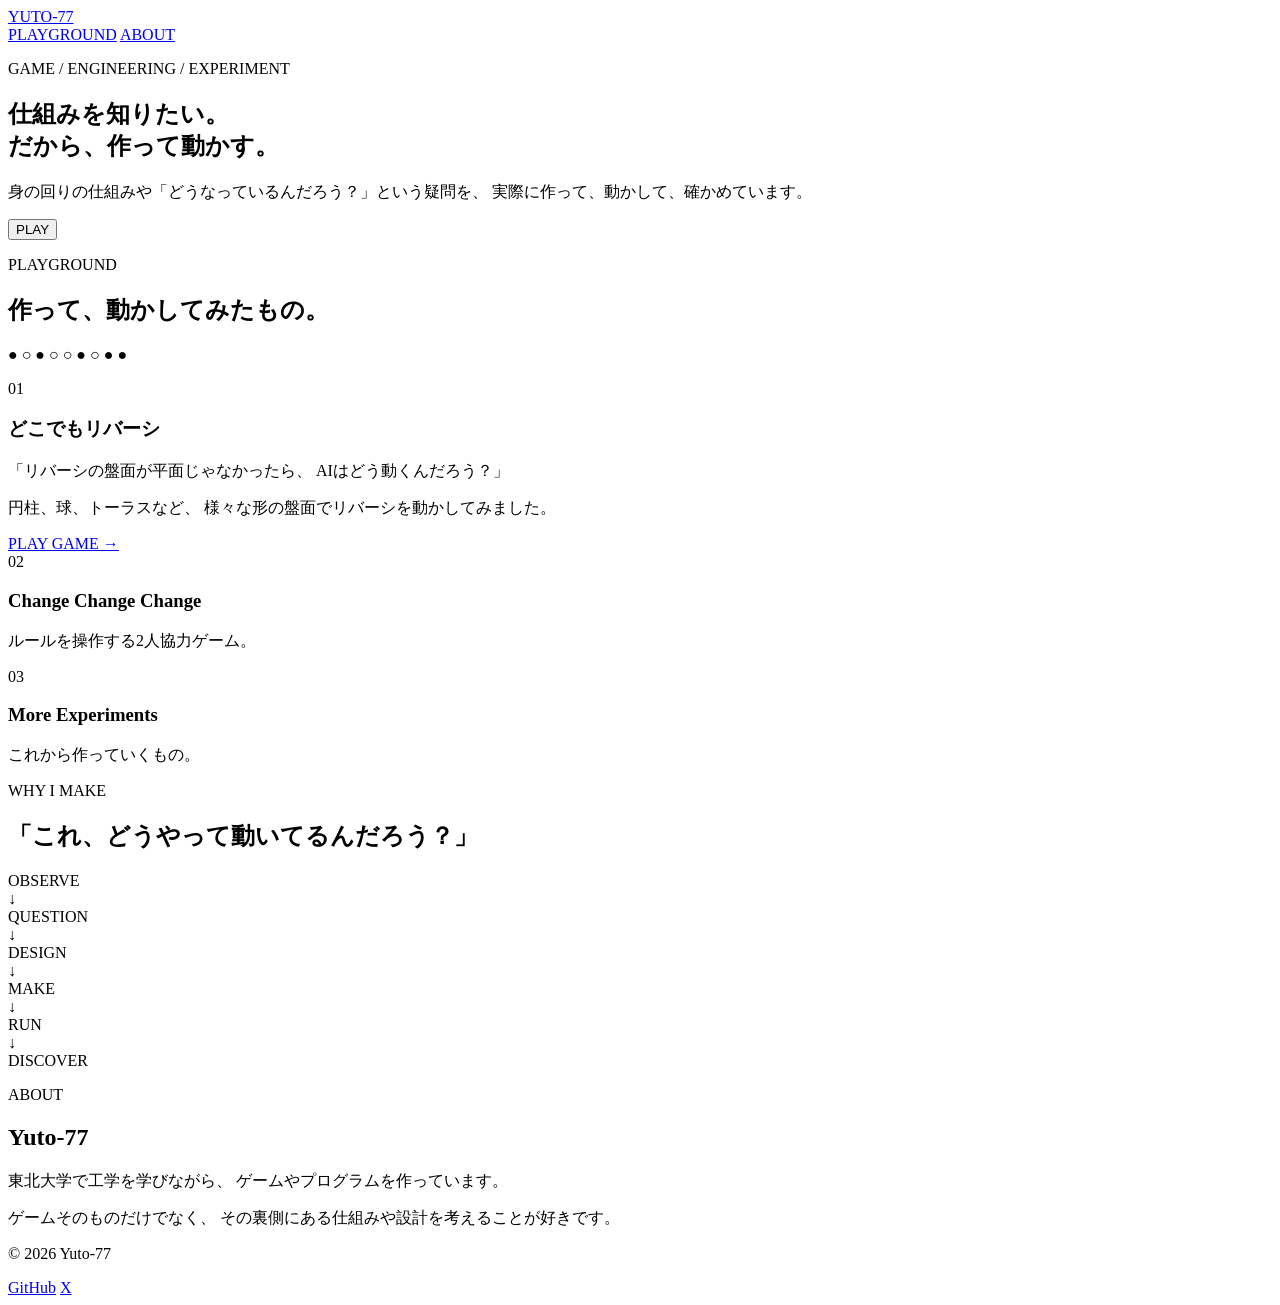
==== index.html @ 3a396833 "ポートフォリオサイトの仮置き" ====
<!DOCTYPE html>
<html lang="ja">
<head>
    <meta charset="UTF-8">
    <meta name="viewport" content="width=device-width, initial-scale=1.0">

    <title>Yuto-77 | Portfolio</title>

    <link rel="stylesheet" href="style.css">
</head>

<body>

<header class="header">
    <a href="#" class="logo">YUTO-77</a>

    <nav>
        <a href="#playground">PLAYGROUND</a>
        <a href="#about">ABOUT</a>
    </nav>
</header>


<main>

    <!-- HERO -->
    <section class="hero">

        <p class="eyebrow">GAME / ENGINEERING / EXPERIMENT</p>

        <h1>
            仕組みを知りたい。<br>
            だから、作って動かす。
        </h1>

        <p class="hero-text">
            身の回りの仕組みや「どうなっているんだろう？」という疑問を、
            実際に作って、動かして、確かめています。
        </p>

        <button id="playButton">
            PLAY
        </button>

    </section>


    <!-- PLAYGROUND -->
    <section id="playground" class="section">

        <p class="eyebrow">PLAYGROUND</p>

        <h2>作って、動かしてみたもの。</h2>

        <div class="featured">

            <div class="game-preview">
                <div class="board">
                    <span>●</span>
                    <span>○</span>
                    <span>●</span>
                    <span>○</span>
                    <span>○</span>
                    <span>●</span>
                    <span>○</span>
                    <span>●</span>
                    <span>●</span>
                </div>
            </div>

            <div class="game-info">

                <p class="number">01</p>

                <h3>どこでもリバーシ</h3>

                <p>
                    「リバーシの盤面が平面じゃなかったら、
                    AIはどう動くんだろう？」
                </p>

                <p>
                    円柱、球、トーラスなど、
                    様々な形の盤面でリバーシを動かしてみました。
                </p>

                <a
                    href="https://unityroom.com/games/curvedriversi"
                    target="_blank"
                    class="link"
                >
                    PLAY GAME →
                </a>

            </div>

        </div>


        <div class="projects">

            <article class="project">
                <span>02</span>
                <h3>Change Change Change</h3>
                <p>
                    ルールを操作する2人協力ゲーム。
                </p>
            </article>

            <article class="project">
                <span>03</span>
                <h3>More Experiments</h3>
                <p>
                    これから作っていくもの。
                </p>
            </article>

        </div>

    </section>


    <!-- WHY -->
    <section class="section why">

        <p class="eyebrow">WHY I MAKE</p>

        <h2>
            「これ、どうやって動いてるんだろう？」
        </h2>

        <div class="flow">

            <div>OBSERVE</div>
            <span>↓</span>

            <div>QUESTION</div>
            <span>↓</span>

            <div>DESIGN</div>
            <span>↓</span>

            <div>MAKE</div>
            <span>↓</span>

            <div>RUN</div>
            <span>↓</span>

            <div>DISCOVER</div>

        </div>

    </section>


    <!-- ABOUT -->
    <section id="about" class="section about">

        <p class="eyebrow">ABOUT</p>

        <h2>Yuto-77</h2>

        <p>
            東北大学で工学を学びながら、
            ゲームやプログラムを作っています。
        </p>

        <p>
            ゲームそのものだけでなく、
            その裏側にある仕組みや設計を考えることが好きです。
        </p>

    </section>

</main>


<footer>

    <p>© 2026 Yuto-77</p>

    <div>
        <a href="https://github.com/Yuto-77" target="_blank">GitHub</a>
        <a href="https://x.com/Yuto77game" target="_blank">X</a>
    </div>

</footer>


<script src="script.js"></script>

</body>
</html>
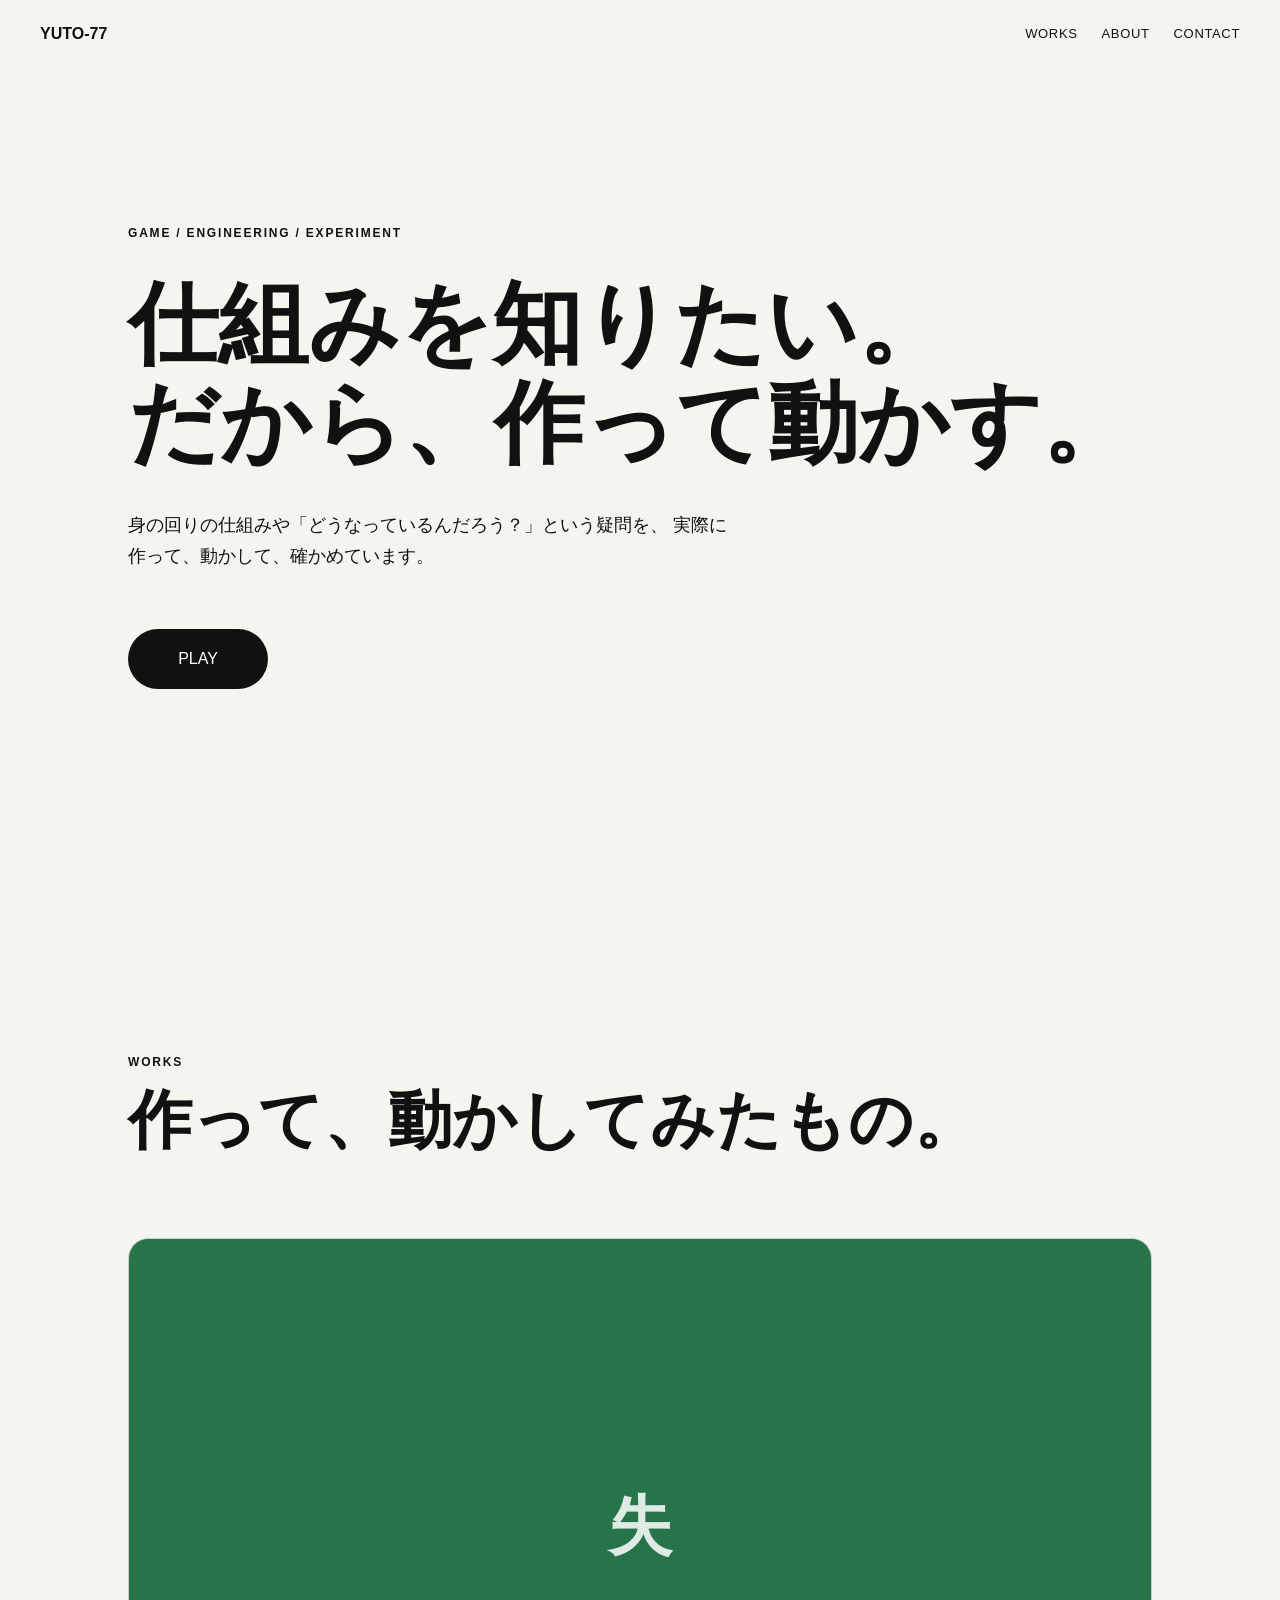
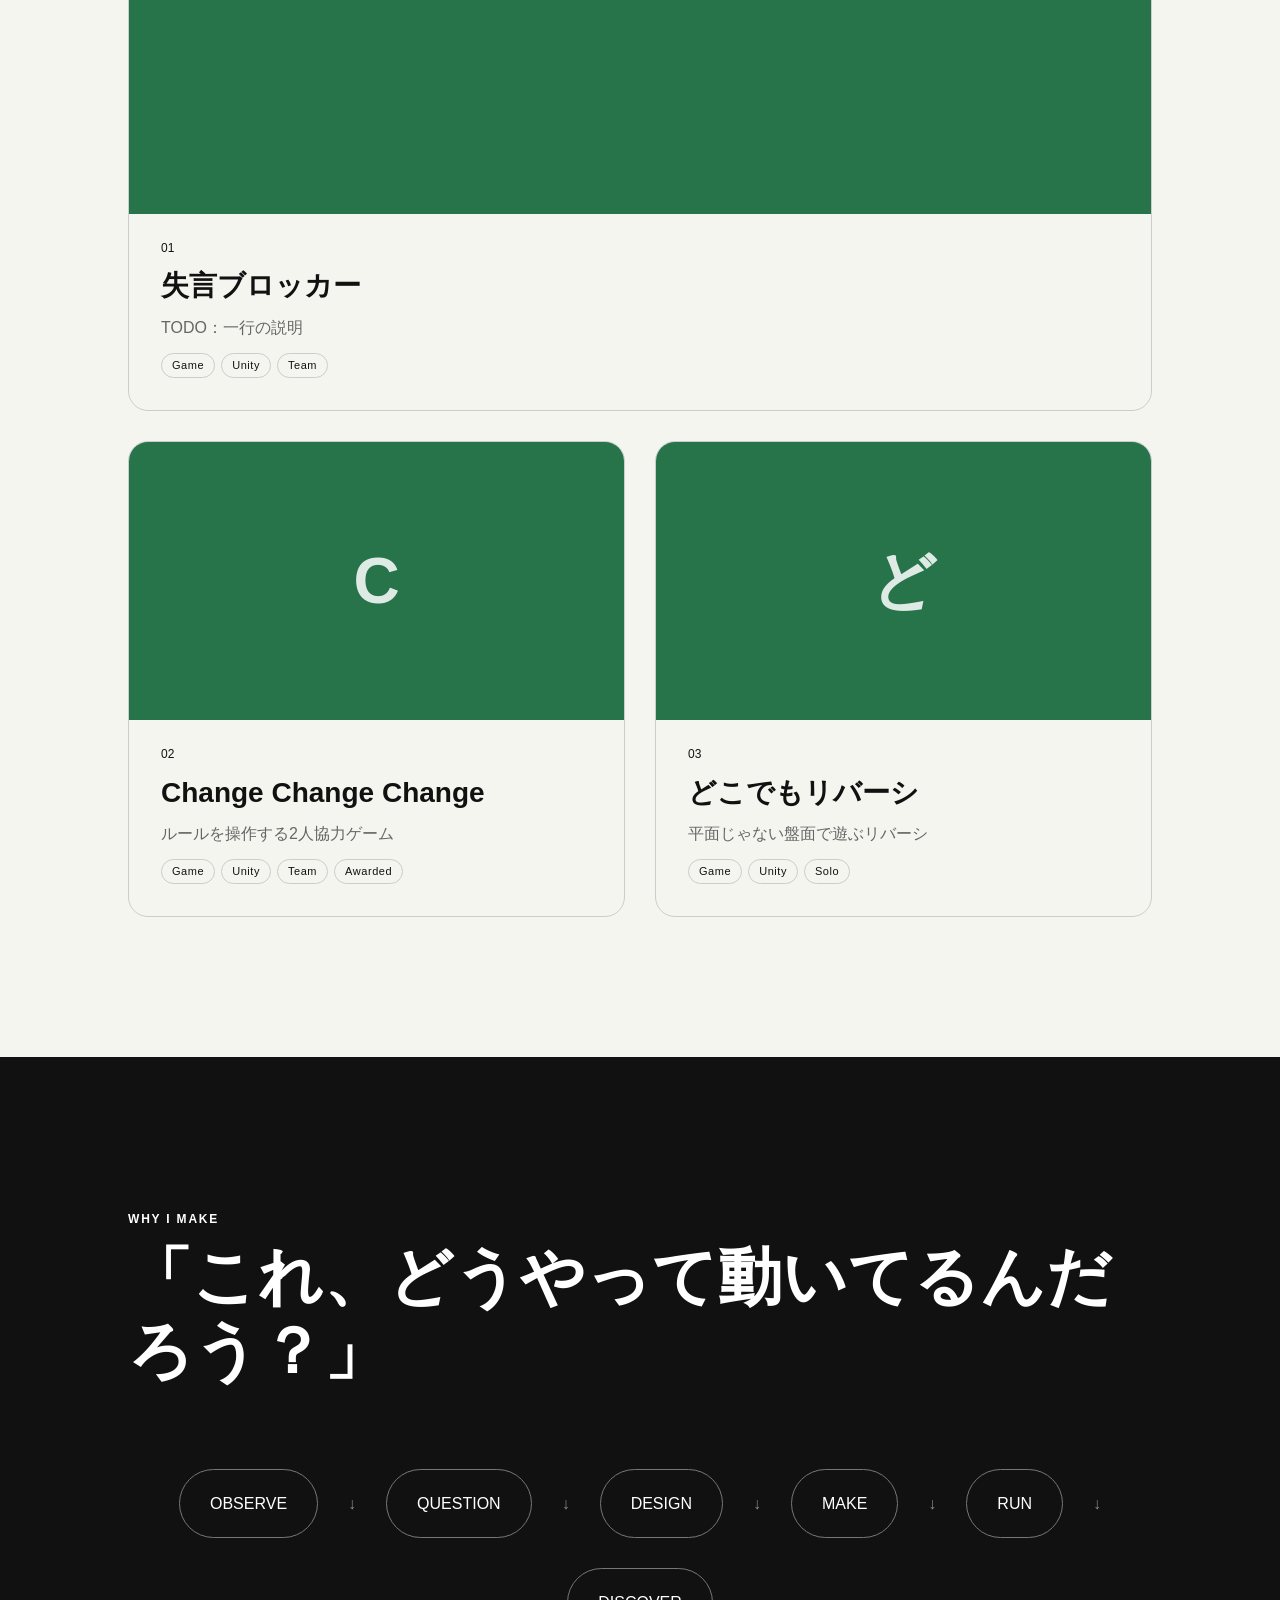
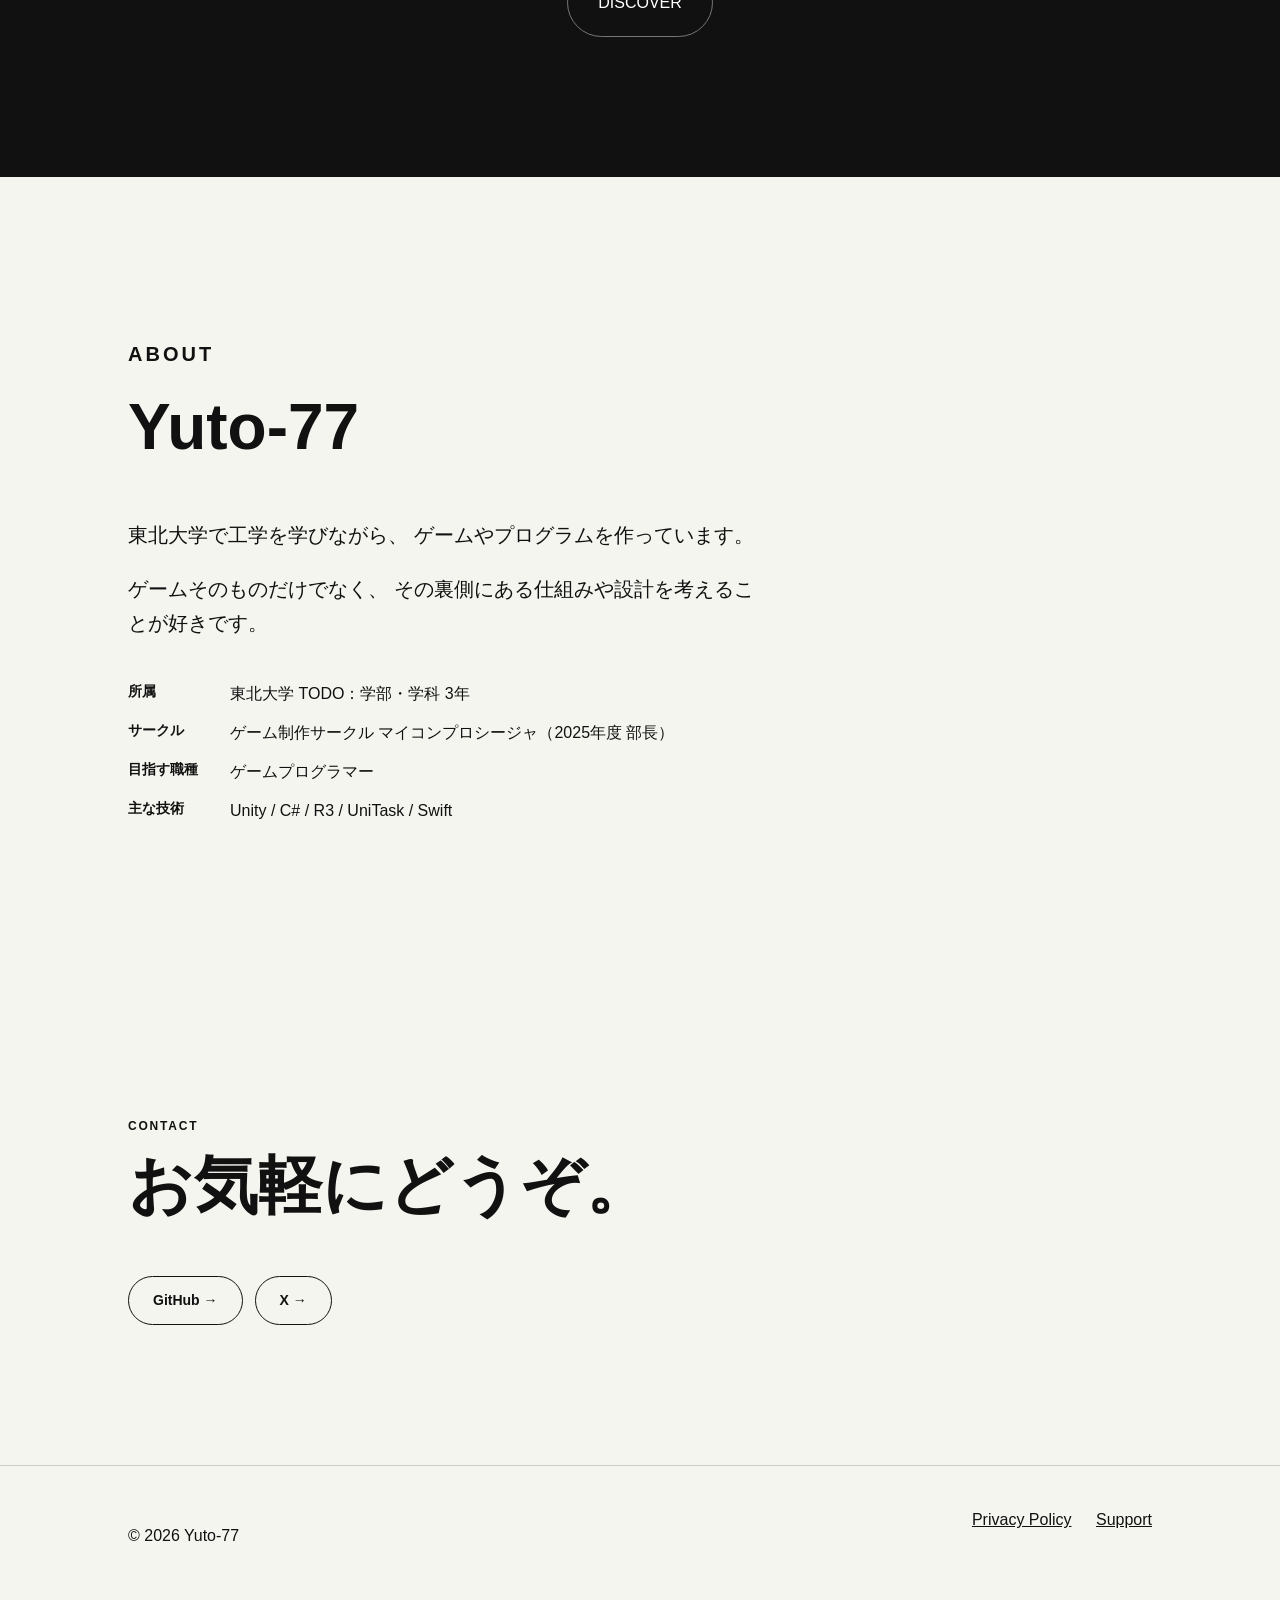
==== commit 06df0bda: "作品ごとのページを作成" ====
--- a/index.html
+++ b/index.html
@@ -5,18 +5,29 @@
     <meta name="viewport" content="width=device-width, initial-scale=1.0">
 
     <title>Yuto-77 | Portfolio</title>
+    <meta name="description" content="仕組みを知りたい。だから、作って動かす。Yuto-77のゲーム・制作物のポートフォリオ。">
 
-    <link rel="stylesheet" href="style.css">
+    <!-- OGP（SNSで共有されたときのカード） -->
+    <meta property="og:title" content="Yuto-77 | Portfolio">
+    <meta property="og:description" content="仕組みを知りたい。だから、作って動かす。">
+    <meta property="og:type" content="website">
+    <meta property="og:url" content="https://yuto-77.github.io/">
+    <!-- TODO：カード画像を作ったら有効にする（1200×630px、絶対URLで書く） -->
+    <!-- <meta property="og:image" content="https://yuto-77.github.io/images/ogp.png"> -->
+    <meta name="twitter:card" content="summary_large_image">
+
+    <link rel="stylesheet" href="css/style.css">
 </head>
 
 <body>
 
 <header class="header">
-    <a href="#" class="logo">YUTO-77</a>
+    <a href="index.html" class="logo">YUTO-77</a>
 
     <nav>
-        <a href="#playground">PLAYGROUND</a>
+        <a href="#works">WORKS</a>
         <a href="#about">ABOUT</a>
+        <a href="#contact">CONTACT</a>
     </nav>
 </header>
 
@@ -38,84 +49,22 @@
             実際に作って、動かして、確かめています。
         </p>
 
-        <button id="playButton">
+        <button id="playButton" type="button">
             PLAY
         </button>
 
     </section>
 
 
-    <!-- PLAYGROUND -->
-    <section id="playground" class="section">
+    <!-- WORKS -->
+    <section id="works" class="section">
 
-        <p class="eyebrow">PLAYGROUND</p>
+        <p class="eyebrow">WORKS</p>
 
         <h2>作って、動かしてみたもの。</h2>
 
-        <div class="featured">
-
-            <div class="game-preview">
-                <div class="board">
-                    <span>●</span>
-                    <span>○</span>
-                    <span>●</span>
-                    <span>○</span>
-                    <span>○</span>
-                    <span>●</span>
-                    <span>○</span>
-                    <span>●</span>
-                    <span>●</span>
-                </div>
-            </div>
-
-            <div class="game-info">
-
-                <p class="number">01</p>
-
-                <h3>どこでもリバーシ</h3>
-
-                <p>
-                    「リバーシの盤面が平面じゃなかったら、
-                    AIはどう動くんだろう？」
-                </p>
-
-                <p>
-                    円柱、球、トーラスなど、
-                    様々な形の盤面でリバーシを動かしてみました。
-                </p>
-
-                <a
-                    href="https://unityroom.com/games/curvedriversi"
-                    target="_blank"
-                    class="link"
-                >
-                    PLAY GAME →
-                </a>
-
-            </div>
-
-        </div>
-
-
-        <div class="projects">
-
-            <article class="project">
-                <span>02</span>
-                <h3>Change Change Change</h3>
-                <p>
-                    ルールを操作する2人協力ゲーム。
-                </p>
-            </article>
-
-            <article class="project">
-                <span>03</span>
-                <h3>More Experiments</h3>
-                <p>
-                    これから作っていくもの。
-                </p>
-            </article>
-
-        </div>
+        <!-- js/main.js が works.js のデータからここに作品カードを入れる -->
+        <div id="workList" class="work-list"></div>
 
     </section>
 
@@ -170,6 +119,39 @@
             その裏側にある仕組みや設計を考えることが好きです。
         </p>
 
+        <dl class="info">
+            <dt>所属</dt>
+            <dd>東北大学 TODO：学部・学科 3年</dd>
+
+            <dt>サークル</dt>
+            <dd>ゲーム制作サークル マイコンプロシージャ（2025年度 部長）</dd>
+
+            <dt>目指す職種</dt>
+            <dd>ゲームプログラマー</dd>
+
+            <dt>主な技術</dt>
+            <dd>Unity / C# / R3 / UniTask / Swift</dd>
+        </dl>
+
+    </section>
+
+
+    <!-- CONTACT -->
+    <section id="contact" class="section contact">
+
+        <p class="eyebrow">CONTACT</p>
+
+        <h2>お気軽にどうぞ。</h2>
+
+        <div class="contact-links">
+            <!-- TODO：就活用のメールアドレスを決めたら有効にする -->
+            <!-- <a class="pill" href="mailto:xxx@example.com">Mail →</a> -->
+            <a class="pill" href="https://github.com/Yuto-77" target="_blank" rel="noopener">GitHub →</a>
+            <a class="pill" href="https://x.com/Yuto77game" target="_blank" rel="noopener">X →</a>
+            <!-- TODO：AtCoderのユーザー名を入れる -->
+            <!-- <a class="pill" href="https://atcoder.jp/users/xxx" target="_blank" rel="noopener">AtCoder →</a> -->
+        </div>
+
     </section>
 
 </main>
@@ -177,17 +159,19 @@
 
 <footer>
 
-    <p>© 2026 Yuto-77</p>
+    <p>© <span data-year>2026</span> Yuto-77</p>
 
     <div>
-        <a href="https://github.com/Yuto-77" target="_blank">GitHub</a>
-        <a href="https://x.com/Yuto77game" target="_blank">X</a>
+        <a href="privacy.html">Privacy Policy</a>
+        <a href="support.html">Support</a>
     </div>
 
 </footer>
 
 
-<script src="script.js"></script>
+<script src="js/common.js"></script>
+<script src="js/works.js"></script>
+<script src="js/main.js"></script>
 
 </body>
-</html>+</html>
--- a/css/style.css
+++ b/css/style.css
@@ -0,0 +1,636 @@
+:root {
+    --bg: #f5f5f0;
+    --text: #111;
+    --muted: #666;
+    --line: #ccc;
+    --accent: #27734a;
+
+    --gutter: 10vw;
+}
+
+* {
+    box-sizing: border-box;
+}
+
+html {
+    scroll-behavior: smooth;
+    scroll-padding-top: 80px;
+}
+
+body {
+    margin: 0;
+
+    font-family:
+        -apple-system,
+        BlinkMacSystemFont,
+        "Hiragino Sans",
+        "Helvetica Neue",
+        Arial,
+        sans-serif;
+
+    background: var(--bg);
+    color: var(--text);
+
+    line-height: 1.7;
+}
+
+img {
+    max-width: 100%;
+    display: block;
+}
+
+
+/* HEADER */
+
+.header {
+    position: fixed;
+
+    top: 0;
+    left: 0;
+
+    width: 100%;
+
+    display: flex;
+    justify-content: space-between;
+    align-items: center;
+
+    padding: 20px 40px;
+
+    background: rgba(245, 245, 240, 0.85);
+
+    backdrop-filter: blur(10px);
+
+    z-index: 100;
+}
+
+
+.logo {
+    font-weight: 800;
+    text-decoration: none;
+    color: var(--text);
+}
+
+
+nav {
+    display: flex;
+    gap: 24px;
+}
+
+nav a {
+    color: var(--text);
+    text-decoration: none;
+    font-size: 13px;
+    letter-spacing: 0.05em;
+}
+
+
+/* HERO */
+
+.hero {
+    min-height: 100vh;
+    min-height: 100svh;
+
+    display: flex;
+    flex-direction: column;
+    justify-content: center;
+
+    padding: 120px var(--gutter);
+}
+
+
+.eyebrow {
+    font-size: 12px;
+    letter-spacing: 0.15em;
+    font-weight: bold;
+}
+
+
+.hero h1 {
+    /* スマホでも「仕組みを知りたい。」「だから、作って動かす。」が1行に収まるサイズ */
+    /* 左右の余白（各10vw）を除いた幅に11文字が入るように 7vw にしている */
+    font-size: clamp(24px, 7vw, 110px);
+
+    line-height: 1.1;
+
+    margin: 20px 0;
+
+    max-width: 1100px;
+}
+
+
+.hero-text {
+    max-width: 600px;
+    font-size: 18px;
+}
+
+
+button {
+    width: 140px;
+    height: 60px;
+
+    margin-top: 40px;
+
+    border: none;
+    border-radius: 100px;
+
+    background: var(--text);
+    color: white;
+
+    font-size: 16px;
+
+    cursor: pointer;
+
+    transition: transform 0.2s;
+}
+
+button:hover {
+    transform: scale(1.08);
+}
+
+
+/* SECTION */
+
+.section {
+    padding: 140px var(--gutter);
+}
+
+
+.section h2 {
+    font-size: clamp(32px, 5vw, 72px);
+
+    line-height: 1.15;
+
+    margin-top: 10px;
+}
+
+
+.link {
+    display: inline-block;
+
+    margin-top: 60px;
+
+    color: var(--text);
+
+    font-weight: bold;
+}
+
+
+.pill {
+    display: inline-block;
+
+    padding: 12px 24px;
+
+    border: 1px solid var(--text);
+    border-radius: 100px;
+
+    color: var(--text);
+    text-decoration: none;
+    font-weight: bold;
+    font-size: 14px;
+
+    transition: background 0.2s, color 0.2s;
+}
+
+.pill:hover,
+.pill-dark {
+    background: var(--text);
+    color: white;
+}
+
+
+.tags {
+    display: flex;
+    flex-wrap: wrap;
+    gap: 6px;
+
+    margin: 12px 0 0;
+    padding: 0;
+
+    list-style: none;
+}
+
+.tag {
+    padding: 2px 10px;
+
+    border: 1px solid var(--line);
+    border-radius: 100px;
+
+    font-size: 11px;
+    letter-spacing: 0.05em;
+}
+
+
+.number {
+    font-size: 12px;
+    margin: 0;
+}
+
+
+/* 情報の表（作品詳細・About） */
+
+.info {
+    display: grid;
+    grid-template-columns: max-content 1fr;
+    gap: 12px 32px;
+
+    margin: 40px 0 0;
+}
+
+.info dt {
+    font-weight: bold;
+    font-size: 14px;
+}
+
+.info dd {
+    margin: 0;
+}
+
+
+/* WORKS（一覧） */
+
+.work-list {
+    display: grid;
+
+    grid-template-columns: repeat(2, 1fr);
+
+    gap: 30px;
+
+    margin-top: 80px;
+}
+
+
+.work-card {
+    display: block;
+
+    border: 1px solid var(--line);
+    border-radius: 20px;
+
+    overflow: hidden;
+
+    color: var(--text);
+    text-decoration: none;
+
+    transition: transform 0.2s;
+}
+
+.work-card:hover {
+    transform: translateY(-5px);
+}
+
+/* おすすめ作品は横幅いっぱいに大きく表示する */
+.work-card.is-recommended:first-child {
+    grid-column: 1 / -1;
+}
+
+
+.work-card-body {
+    padding: 24px 32px 32px;
+}
+
+.work-card-body h3 {
+    font-size: 28px;
+    margin: 4px 0;
+}
+
+.work-catch {
+    margin: 0;
+    color: var(--muted);
+}
+
+
+.thumb {
+    aspect-ratio: 16 / 9;
+
+    background: #ddd;
+}
+
+.thumb img {
+    width: 100%;
+    height: 100%;
+    object-fit: cover;
+}
+
+.thumb-placeholder {
+    display: grid;
+    place-items: center;
+
+    background: var(--accent);
+    color: rgba(255, 255, 255, 0.85);
+
+    font-size: 64px;
+    font-weight: 800;
+}
+
+
+/* WORK DETAIL（詳細） */
+
+.work-detail {
+    max-width: 960px;
+    margin: 0 auto;
+}
+
+.work-head h1 {
+    font-size: clamp(36px, 6vw, 72px);
+    line-height: 1.15;
+    margin: 16px 0 8px;
+}
+
+.work-detail > .thumb,
+.video {
+    width: 100%;
+    aspect-ratio: 16 / 9;
+
+    margin-top: 40px;
+
+    border: none;
+    border-radius: 20px;
+    overflow: hidden;
+}
+
+.work-links {
+    display: flex;
+    flex-wrap: wrap;
+    gap: 12px;
+
+    margin-top: 24px;
+}
+
+.work-section {
+    margin-top: 80px;
+}
+
+.work-section h2 {
+    font-size: 28px;
+}
+
+.challenges dt {
+    font-weight: bold;
+    margin-top: 20px;
+}
+
+.challenges dd {
+    margin: 4px 0 0;
+}
+
+.screenshots {
+    display: grid;
+    grid-template-columns: repeat(2, 1fr);
+    gap: 16px;
+}
+
+.screenshots img {
+    border-radius: 12px;
+}
+
+
+/* WHY */
+
+.why {
+    background: var(--text);
+    color: white;
+}
+
+
+.flow {
+    margin-top: 80px;
+
+    display: flex;
+
+    align-items: center;
+
+    justify-content: center;
+
+    gap: 30px;
+
+    flex-wrap: wrap;
+}
+
+
+.flow div {
+    padding: 20px 30px;
+
+    border: 1px solid #777;
+
+    border-radius: 100px;
+}
+
+
+.flow span {
+    opacity: 0.5;
+}
+
+
+/* ABOUT */
+
+.about {
+    max-width: 900px;
+}
+
+
+.about p {
+    font-size: 20px;
+
+    max-width: 650px;
+}
+
+
+/* CONTACT */
+
+.contact-links {
+    display: flex;
+    flex-wrap: wrap;
+    gap: 12px;
+
+    margin-top: 40px;
+}
+
+
+/* プライバシーポリシー・サポート */
+
+.doc {
+    max-width: 800px;
+    margin: 0 auto;
+}
+
+.doc h1 {
+    font-size: clamp(28px, 4vw, 44px);
+}
+
+.doc h2 {
+    font-size: 20px;
+    margin-top: 48px;
+}
+
+.doc h3 {
+    font-size: 16px;
+    margin-top: 24px;
+}
+
+.doc a {
+    color: var(--text);
+}
+
+.doc-date {
+    margin-top: 48px;
+    color: var(--muted);
+}
+
+
+/* デジタル名刺 */
+
+.card-page {
+    min-height: 100vh;
+    min-height: 100svh;
+
+    display: grid;
+    place-items: center;
+
+    padding: 24px;
+}
+
+.card {
+    width: 100%;
+    max-width: 420px;
+
+    padding: 40px 32px;
+
+    border: 1px solid var(--line);
+    border-radius: 24px;
+
+    background: white;
+}
+
+.card h1 {
+    font-size: 44px;
+    line-height: 1.1;
+    margin: 8px 0 4px;
+}
+
+.card-name {
+    margin: 0;
+    color: var(--muted);
+}
+
+.card-text {
+    margin-top: 20px;
+    font-size: 14px;
+}
+
+.card-copy {
+    font-weight: bold;
+}
+
+.card-links {
+    display: flex;
+    flex-direction: column;
+    gap: 10px;
+
+    margin-top: 28px;
+}
+
+.card-links .pill {
+    text-align: center;
+}
+
+.card-now {
+    margin: 28px 0 0;
+    padding-top: 20px;
+
+    border-top: 1px solid var(--line);
+
+    font-size: 14px;
+}
+
+
+/* FOOTER */
+
+footer {
+    padding: 40px var(--gutter);
+
+    display: flex;
+
+    justify-content: space-between;
+
+    border-top: 1px solid var(--line);
+}
+
+
+footer a {
+    color: var(--text);
+
+    margin-left: 20px;
+}
+
+
+/* MOBILE */
+
+@media (max-width: 700px) {
+
+    :root {
+        --gutter: 20px;
+    }
+
+    .header {
+        padding: 16px 20px;
+    }
+
+    /* スマホでもメニューを残す（TGDの来場者はスマホで見るため） */
+    nav {
+        gap: 14px;
+    }
+
+    nav a {
+        font-size: 11px;
+    }
+
+    .hero {
+        padding-top: 100px;
+        padding-bottom: 80px;
+    }
+
+    .section {
+        padding-top: 100px;
+        padding-bottom: 100px;
+    }
+
+    .work-list {
+        grid-template-columns: 1fr;
+        margin-top: 48px;
+    }
+
+    .work-card-body {
+        padding: 20px 24px 24px;
+    }
+
+    .info {
+        grid-template-columns: 1fr;
+        gap: 4px;
+    }
+
+    .info dd {
+        margin-bottom: 12px;
+    }
+
+    .screenshots {
+        grid-template-columns: 1fr;
+    }
+
+    .flow {
+        flex-direction: column;
+        gap: 16px;
+    }
+
+    .flow span {
+        transform: rotate(0deg);
+    }
+
+    footer {
+        flex-direction: column;
+        gap: 12px;
+    }
+
+    footer a {
+        margin: 0 20px 0 0;
+    }
+
+}
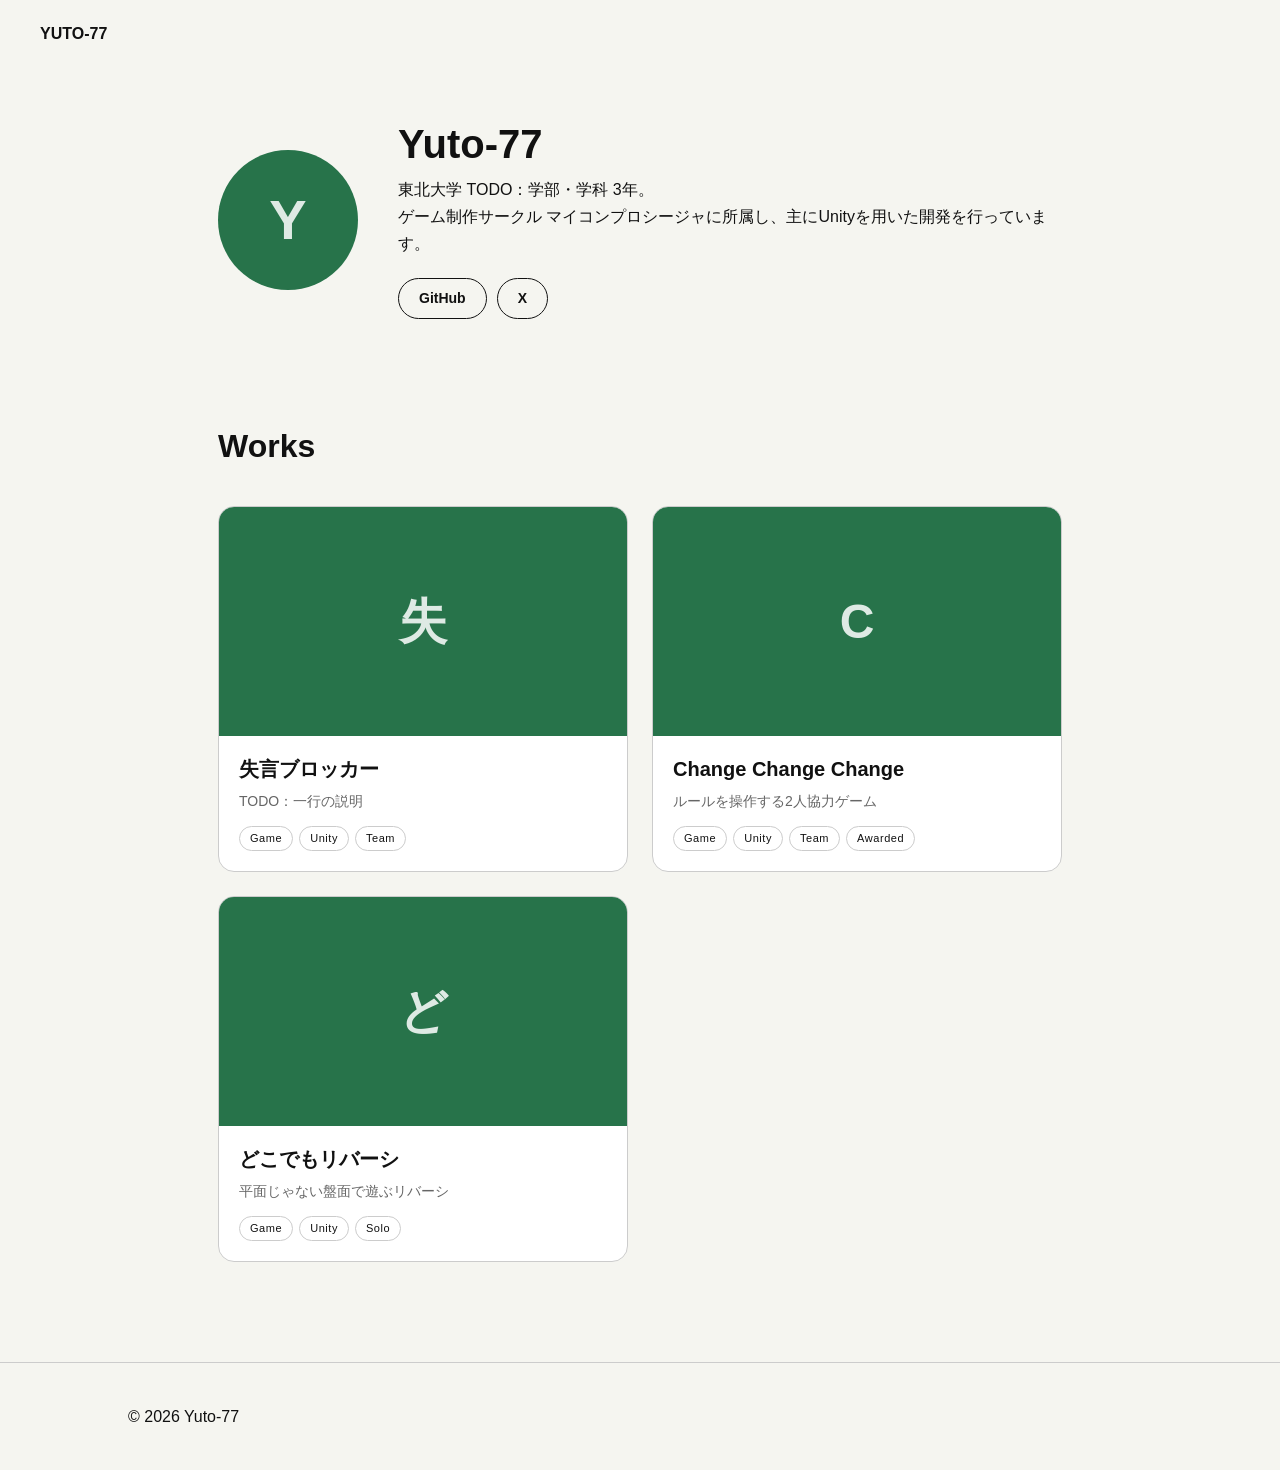
==== commit dff4987e: "プライバシーポリシーの削除とホームの改修" ====
--- a/index.html
+++ b/index.html
@@ -5,11 +5,11 @@
     <meta name="viewport" content="width=device-width, initial-scale=1.0">
 
     <title>Yuto-77 | Portfolio</title>
-    <meta name="description" content="仕組みを知りたい。だから、作って動かす。Yuto-77のゲーム・制作物のポートフォリオ。">
+    <meta name="description" content="Yuto-77のゲーム・制作物のポートフォリオ。">
 
     <!-- OGP（SNSで共有されたときのカード） -->
     <meta property="og:title" content="Yuto-77 | Portfolio">
-    <meta property="og:description" content="仕組みを知りたい。だから、作って動かす。">
+    <meta property="og:description" content="Yuto-77のゲーム・制作物のポートフォリオ。">
     <meta property="og:type" content="website">
     <meta property="og:url" content="https://yuto-77.github.io/">
     <!-- TODO：カード画像を作ったら有効にする（1200×630px、絶対URLで書く） -->
@@ -23,134 +23,43 @@
 
 <header class="header">
     <a href="index.html" class="logo">YUTO-77</a>
-
-    <nav>
-        <a href="#works">WORKS</a>
-        <a href="#about">ABOUT</a>
-        <a href="#contact">CONTACT</a>
-    </nav>
 </header>
 
 
-<main>
+<main class="page">
 
-    <!-- HERO -->
-    <section class="hero">
+    <!-- PROFILE -->
+    <section class="profile">
 
-        <p class="eyebrow">GAME / ENGINEERING / EXPERIMENT</p>
+        <!-- TODO：アイコン画像を用意したら img に差し替える（例：images/icon.webp） -->
+        <div class="profile-icon" aria-hidden="true">Y</div>
 
-        <h1>
-            仕組みを知りたい。<br>
-            だから、作って動かす。
-        </h1>
+        <div class="profile-body">
+            <h1>Yuto-77</h1>
 
-        <p class="hero-text">
-            身の回りの仕組みや「どうなっているんだろう？」という疑問を、
-            実際に作って、動かして、確かめています。
-        </p>
+            <p>
+                東北大学 TODO：学部・学科 3年。<br>
+                ゲーム制作サークル マイコンプロシージャに所属し、主にUnityを用いた開発を行っています。
+            </p>
 
-        <button id="playButton" type="button">
-            PLAY
-        </button>
+            <div class="profile-links">
+                <a class="pill" href="https://github.com/Yuto-77" target="_blank" rel="noopener">GitHub</a>
+                <a class="pill" href="https://x.com/Yuto77game" target="_blank" rel="noopener">X</a>
+                <!-- TODO：AtCoderのユーザー名を入れる -->
+                <!-- <a class="pill" href="https://atcoder.jp/users/xxx" target="_blank" rel="noopener">AtCoder</a> -->
+            </div>
+        </div>
 
     </section>
 
 
     <!-- WORKS -->
-    <section id="works" class="section">
+    <section id="works" class="works">
 
-        <p class="eyebrow">WORKS</p>
-
-        <h2>作って、動かしてみたもの。</h2>
+        <h2>Works</h2>
 
         <!-- js/main.js が works.js のデータからここに作品カードを入れる -->
         <div id="workList" class="work-list"></div>
-
-    </section>
-
-
-    <!-- WHY -->
-    <section class="section why">
-
-        <p class="eyebrow">WHY I MAKE</p>
-
-        <h2>
-            「これ、どうやって動いてるんだろう？」
-        </h2>
-
-        <div class="flow">
-
-            <div>OBSERVE</div>
-            <span>↓</span>
-
-            <div>QUESTION</div>
-            <span>↓</span>
-
-            <div>DESIGN</div>
-            <span>↓</span>
-
-            <div>MAKE</div>
-            <span>↓</span>
-
-            <div>RUN</div>
-            <span>↓</span>
-
-            <div>DISCOVER</div>
-
-        </div>
-
-    </section>
-
-
-    <!-- ABOUT -->
-    <section id="about" class="section about">
-
-        <p class="eyebrow">ABOUT</p>
-
-        <h2>Yuto-77</h2>
-
-        <p>
-            東北大学で工学を学びながら、
-            ゲームやプログラムを作っています。
-        </p>
-
-        <p>
-            ゲームそのものだけでなく、
-            その裏側にある仕組みや設計を考えることが好きです。
-        </p>
-
-        <dl class="info">
-            <dt>所属</dt>
-            <dd>東北大学 TODO：学部・学科 3年</dd>
-
-            <dt>サークル</dt>
-            <dd>ゲーム制作サークル マイコンプロシージャ（2025年度 部長）</dd>
-
-            <dt>目指す職種</dt>
-            <dd>ゲームプログラマー</dd>
-
-            <dt>主な技術</dt>
-            <dd>Unity / C# / R3 / UniTask / Swift</dd>
-        </dl>
-
-    </section>
-
-
-    <!-- CONTACT -->
-    <section id="contact" class="section contact">
-
-        <p class="eyebrow">CONTACT</p>
-
-        <h2>お気軽にどうぞ。</h2>
-
-        <div class="contact-links">
-            <!-- TODO：就活用のメールアドレスを決めたら有効にする -->
-            <!-- <a class="pill" href="mailto:xxx@example.com">Mail →</a> -->
-            <a class="pill" href="https://github.com/Yuto-77" target="_blank" rel="noopener">GitHub →</a>
-            <a class="pill" href="https://x.com/Yuto77game" target="_blank" rel="noopener">X →</a>
-            <!-- TODO：AtCoderのユーザー名を入れる -->
-            <!-- <a class="pill" href="https://atcoder.jp/users/xxx" target="_blank" rel="noopener">AtCoder →</a> -->
-        </div>
 
     </section>
 
@@ -158,14 +67,7 @@
 
 
 <footer>
-
     <p>© <span data-year>2026</span> Yuto-77</p>
-
-    <div>
-        <a href="privacy.html">Privacy Policy</a>
-        <a href="support.html">Support</a>
-    </div>
-
 </footer>
 
 
--- a/css/style.css
+++ b/css/style.css
@@ -71,30 +71,10 @@
 }
 
 
-nav {
-    display: flex;
-    gap: 24px;
-}
-
-nav a {
-    color: var(--text);
-    text-decoration: none;
-    font-size: 13px;
-    letter-spacing: 0.05em;
-}
-
-
-/* HERO */
-
-.hero {
-    min-height: 100vh;
-    min-height: 100svh;
-
-    display: flex;
-    flex-direction: column;
-    justify-content: center;
-
-    padding: 120px var(--gutter);
+/* 共通パーツ */
+
+.section {
+    padding: 140px var(--gutter);
 }
 
 
@@ -105,65 +85,6 @@
 }
 
 
-.hero h1 {
-    /* スマホでも「仕組みを知りたい。」「だから、作って動かす。」が1行に収まるサイズ */
-    /* 左右の余白（各10vw）を除いた幅に11文字が入るように 7vw にしている */
-    font-size: clamp(24px, 7vw, 110px);
-
-    line-height: 1.1;
-
-    margin: 20px 0;
-
-    max-width: 1100px;
-}
-
-
-.hero-text {
-    max-width: 600px;
-    font-size: 18px;
-}
-
-
-button {
-    width: 140px;
-    height: 60px;
-
-    margin-top: 40px;
-
-    border: none;
-    border-radius: 100px;
-
-    background: var(--text);
-    color: white;
-
-    font-size: 16px;
-
-    cursor: pointer;
-
-    transition: transform 0.2s;
-}
-
-button:hover {
-    transform: scale(1.08);
-}
-
-
-/* SECTION */
-
-.section {
-    padding: 140px var(--gutter);
-}
-
-
-.section h2 {
-    font-size: clamp(32px, 5vw, 72px);
-
-    line-height: 1.15;
-
-    margin-top: 10px;
-}
-
-
 .link {
     display: inline-block;
 
@@ -178,7 +99,7 @@
 .pill {
     display: inline-block;
 
-    padding: 12px 24px;
+    padding: 8px 20px;
 
     border: 1px solid var(--text);
     border-radius: 100px;
@@ -220,13 +141,7 @@
 }
 
 
-.number {
-    font-size: 12px;
-    margin: 0;
-}
-
-
-/* 情報の表（作品詳細・About） */
+/* 情報の表（作品詳細） */
 
 .info {
     display: grid;
@@ -246,16 +161,87 @@
 }
 
 
+/* トップページ */
+
+.page {
+    max-width: 1100px;
+    margin: 0 auto;
+
+    padding: 120px var(--gutter) 100px;
+}
+
+
+/* PROFILE */
+
+.profile {
+    display: flex;
+    align-items: center;
+    gap: 40px;
+}
+
+.profile-icon {
+    flex-shrink: 0;
+
+    width: 140px;
+    height: 140px;
+
+    display: grid;
+    place-items: center;
+
+    border-radius: 50%;
+    overflow: hidden;
+
+    background: var(--accent);
+    color: rgba(255, 255, 255, 0.85);
+
+    font-size: 56px;
+    font-weight: 800;
+}
+
+.profile-icon img {
+    width: 100%;
+    height: 100%;
+    object-fit: cover;
+}
+
+.profile h1 {
+    font-size: 40px;
+    line-height: 1.2;
+    margin: 0 0 8px;
+}
+
+.profile p {
+    margin: 0;
+}
+
+.profile-links {
+    display: flex;
+    flex-wrap: wrap;
+    gap: 10px;
+
+    margin-top: 20px;
+}
+
+
 /* WORKS（一覧） */
+
+.works {
+    margin-top: 100px;
+}
+
+.works h2 {
+    font-size: 32px;
+    margin: 0;
+}
 
 .work-list {
     display: grid;
 
-    grid-template-columns: repeat(2, 1fr);
-
-    gap: 30px;
-
-    margin-top: 80px;
+    grid-template-columns: repeat(auto-fill, minmax(280px, 1fr));
+
+    gap: 24px;
+
+    margin-top: 32px;
 }
 
 
@@ -263,10 +249,11 @@
     display: block;
 
     border: 1px solid var(--line);
-    border-radius: 20px;
+    border-radius: 16px;
 
     overflow: hidden;
 
+    background: white;
     color: var(--text);
     text-decoration: none;
 
@@ -277,24 +264,23 @@
     transform: translateY(-5px);
 }
 
-/* おすすめ作品は横幅いっぱいに大きく表示する */
-.work-card.is-recommended:first-child {
-    grid-column: 1 / -1;
-}
-
 
 .work-card-body {
-    padding: 24px 32px 32px;
+    padding: 16px 20px 20px;
 }
 
 .work-card-body h3 {
-    font-size: 28px;
-    margin: 4px 0;
+    font-size: 20px;
+    margin: 0 0 4px;
 }
 
 .work-catch {
     margin: 0;
     color: var(--muted);
+}
+
+.work-card .work-catch {
+    font-size: 14px;
 }
 
 
@@ -317,7 +303,7 @@
     background: var(--accent);
     color: rgba(255, 255, 255, 0.85);
 
-    font-size: 64px;
+    font-size: 48px;
     font-weight: 800;
 }
 
@@ -347,6 +333,10 @@
     overflow: hidden;
 }
 
+.work-detail > .thumb {
+    font-size: 64px;
+}
+
 .work-links {
     display: flex;
     flex-wrap: wrap;
@@ -383,99 +373,6 @@
 }
 
 
-/* WHY */
-
-.why {
-    background: var(--text);
-    color: white;
-}
-
-
-.flow {
-    margin-top: 80px;
-
-    display: flex;
-
-    align-items: center;
-
-    justify-content: center;
-
-    gap: 30px;
-
-    flex-wrap: wrap;
-}
-
-
-.flow div {
-    padding: 20px 30px;
-
-    border: 1px solid #777;
-
-    border-radius: 100px;
-}
-
-
-.flow span {
-    opacity: 0.5;
-}
-
-
-/* ABOUT */
-
-.about {
-    max-width: 900px;
-}
-
-
-.about p {
-    font-size: 20px;
-
-    max-width: 650px;
-}
-
-
-/* CONTACT */
-
-.contact-links {
-    display: flex;
-    flex-wrap: wrap;
-    gap: 12px;
-
-    margin-top: 40px;
-}
-
-
-/* プライバシーポリシー・サポート */
-
-.doc {
-    max-width: 800px;
-    margin: 0 auto;
-}
-
-.doc h1 {
-    font-size: clamp(28px, 4vw, 44px);
-}
-
-.doc h2 {
-    font-size: 20px;
-    margin-top: 48px;
-}
-
-.doc h3 {
-    font-size: 16px;
-    margin-top: 24px;
-}
-
-.doc a {
-    color: var(--text);
-}
-
-.doc-date {
-    margin-top: 48px;
-    color: var(--muted);
-}
-
-
 /* デジタル名刺 */
 
 .card-page {
@@ -529,6 +426,7 @@
 }
 
 .card-links .pill {
+    padding: 12px 24px;
     text-align: center;
 }
 
@@ -547,18 +445,11 @@
 footer {
     padding: 40px var(--gutter);
 
-    display: flex;
-
-    justify-content: space-between;
-
     border-top: 1px solid var(--line);
 }
 
-
-footer a {
-    color: var(--text);
-
-    margin-left: 20px;
+footer p {
+    margin: 0;
 }
 
 
@@ -574,18 +465,8 @@
         padding: 16px 20px;
     }
 
-    /* スマホでもメニューを残す（TGDの来場者はスマホで見るため） */
-    nav {
-        gap: 14px;
-    }
-
-    nav a {
-        font-size: 11px;
-    }
-
-    .hero {
-        padding-top: 100px;
-        padding-bottom: 80px;
+    .page {
+        padding-top: 96px;
     }
 
     .section {
@@ -593,13 +474,24 @@
         padding-bottom: 100px;
     }
 
-    .work-list {
-        grid-template-columns: 1fr;
-        margin-top: 48px;
-    }
-
-    .work-card-body {
-        padding: 20px 24px 24px;
+    .profile {
+        flex-direction: column;
+        align-items: flex-start;
+        gap: 20px;
+    }
+
+    .profile-icon {
+        width: 96px;
+        height: 96px;
+        font-size: 40px;
+    }
+
+    .profile h1 {
+        font-size: 32px;
+    }
+
+    .works {
+        margin-top: 64px;
     }
 
     .info {
@@ -615,22 +507,4 @@
         grid-template-columns: 1fr;
     }
 
-    .flow {
-        flex-direction: column;
-        gap: 16px;
-    }
-
-    .flow span {
-        transform: rotate(0deg);
-    }
-
-    footer {
-        flex-direction: column;
-        gap: 12px;
-    }
-
-    footer a {
-        margin: 0 20px 0 0;
-    }
-
-}
+}
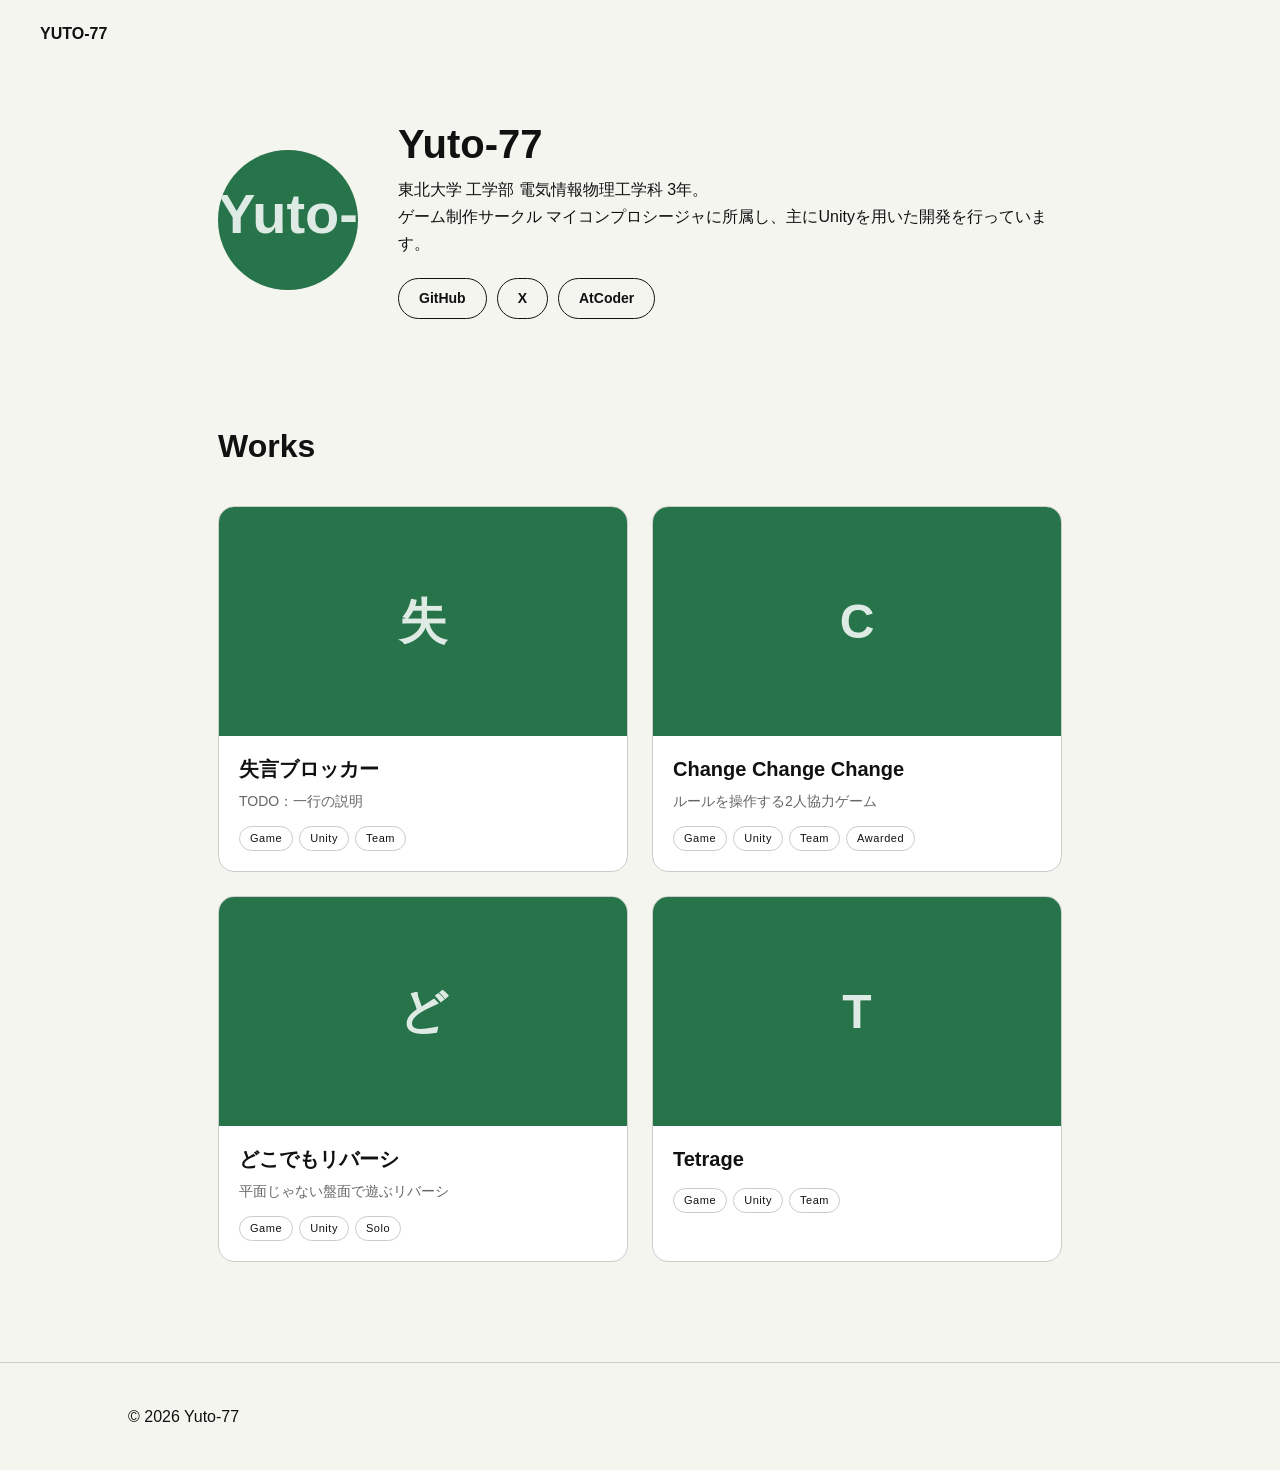
==== commit 7d077242: "画像とテトラージュの追加" ====
--- a/index.html
+++ b/index.html
@@ -31,22 +31,22 @@
     <!-- PROFILE -->
     <section class="profile">
 
-        <!-- TODO：アイコン画像を用意したら img に差し替える（例：images/icon.webp） -->
-        <div class="profile-icon" aria-hidden="true">Y</div>
+        <div class="profile-icon">
+            <img src="images/icon.jpg" alt="Yuto-77のアイコン">
+        </div>
 
         <div class="profile-body">
             <h1>Yuto-77</h1>
 
             <p>
-                東北大学 TODO：学部・学科 3年。<br>
+                東北大学 工学部 電気情報物理工学科 3年。<br>
                 ゲーム制作サークル マイコンプロシージャに所属し、主にUnityを用いた開発を行っています。
             </p>
 
             <div class="profile-links">
                 <a class="pill" href="https://github.com/Yuto-77" target="_blank" rel="noopener">GitHub</a>
                 <a class="pill" href="https://x.com/Yuto77game" target="_blank" rel="noopener">X</a>
-                <!-- TODO：AtCoderのユーザー名を入れる -->
-                <!-- <a class="pill" href="https://atcoder.jp/users/xxx" target="_blank" rel="noopener">AtCoder</a> -->
+                <a class="pill" href="https://atcoder.jp/users/Yuto_77" target="_blank" rel="noopener">AtCoder</a>
             </div>
         </div>
 
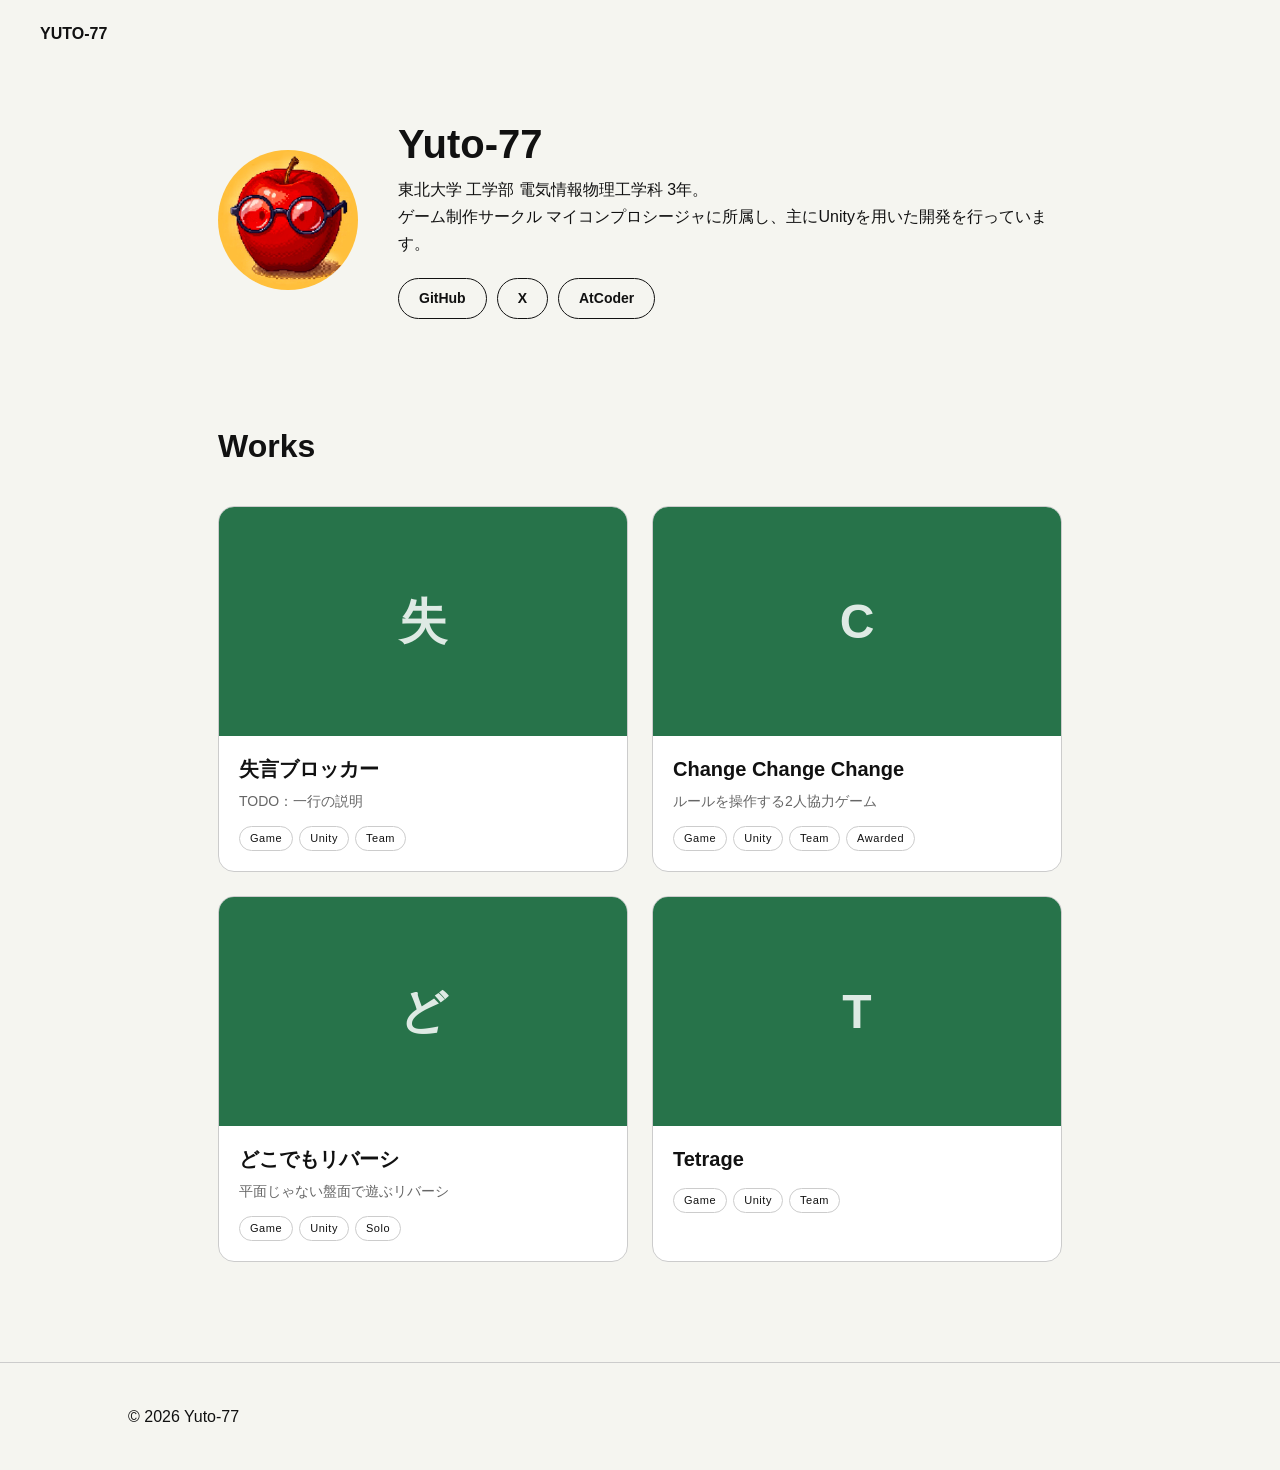
==== commit 2cbe3426: "ogpの設定と個人情報の設定" ====
--- a/index.html
+++ b/index.html
@@ -12,8 +12,7 @@
     <meta property="og:description" content="Yuto-77のゲーム・制作物のポートフォリオ。">
     <meta property="og:type" content="website">
     <meta property="og:url" content="https://yuto-77.github.io/">
-    <!-- TODO：カード画像を作ったら有効にする（1200×630px、絶対URLで書く） -->
-    <!-- <meta property="og:image" content="https://yuto-77.github.io/images/ogp.png"> -->
+    <meta property="og:image" content="https://yuto-77.github.io/images/ogp.png">
     <meta name="twitter:card" content="summary_large_image">
 
     <link rel="stylesheet" href="css/style.css">
